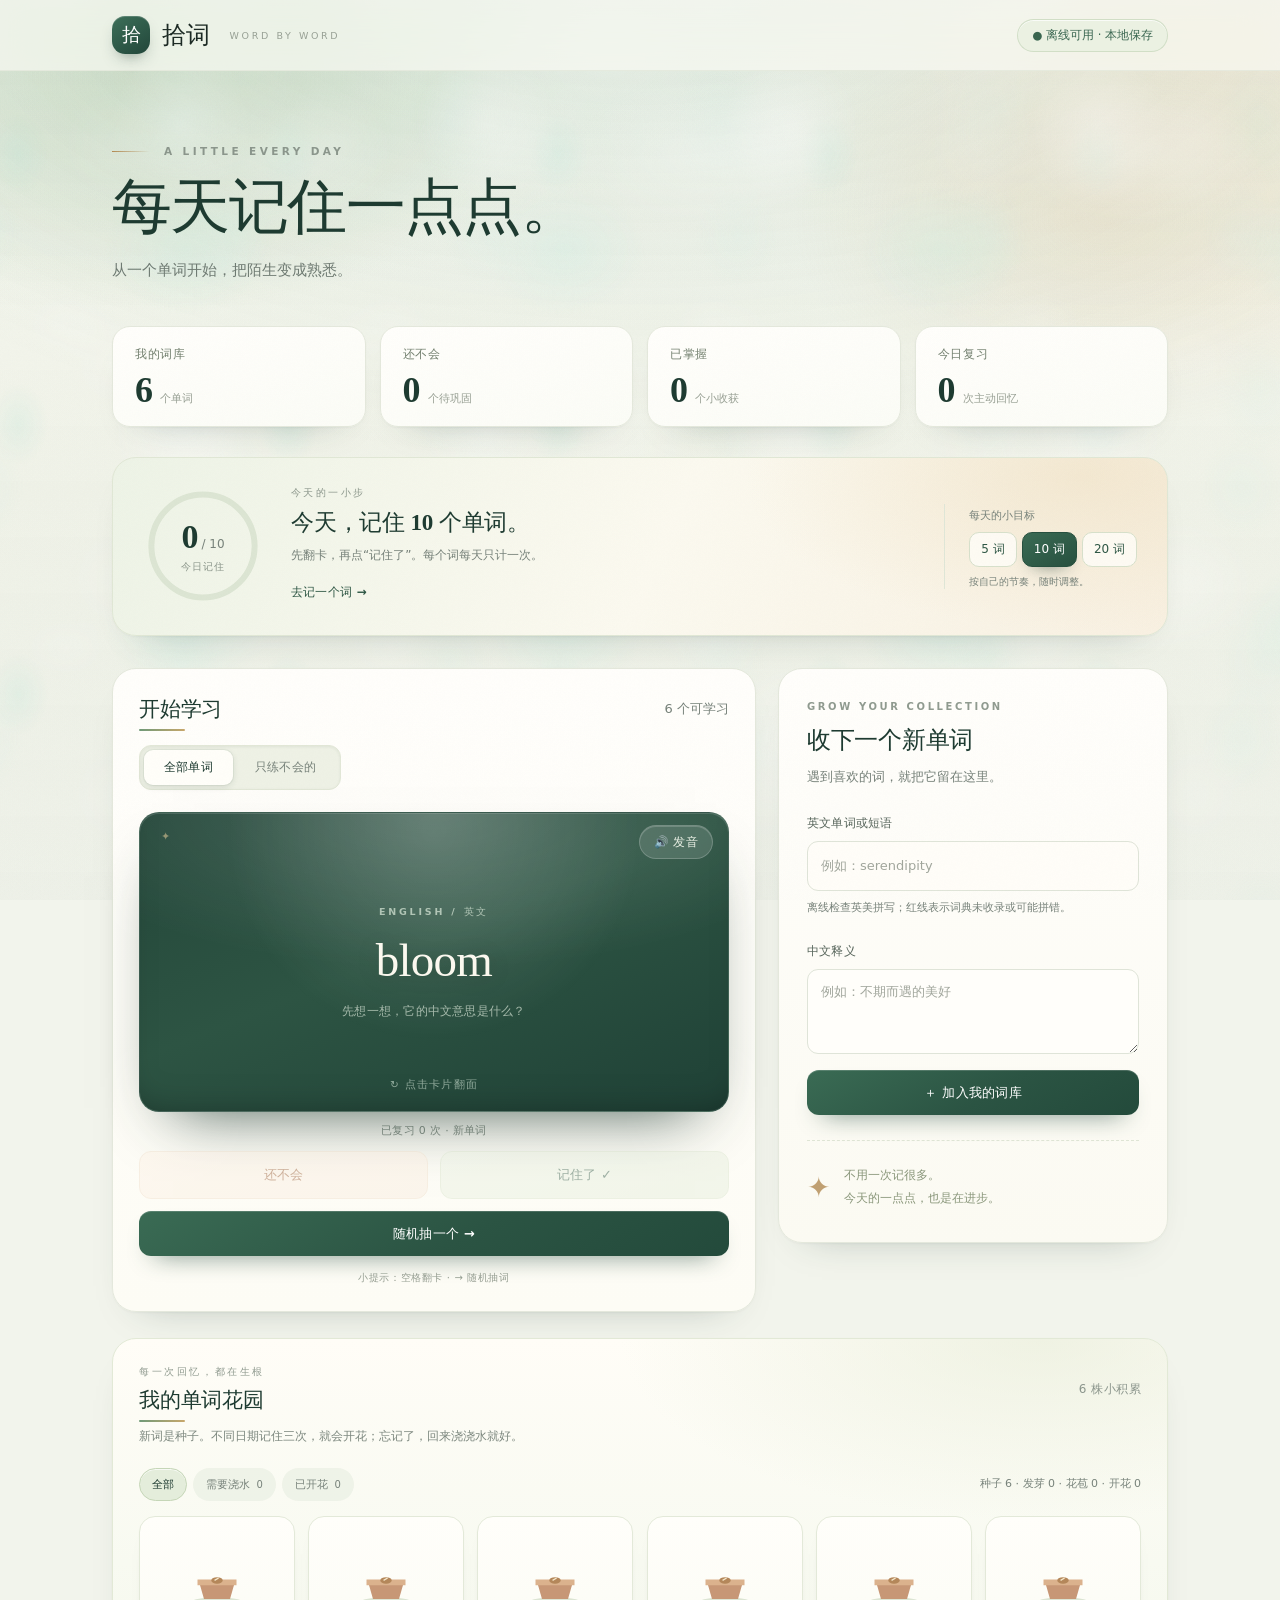
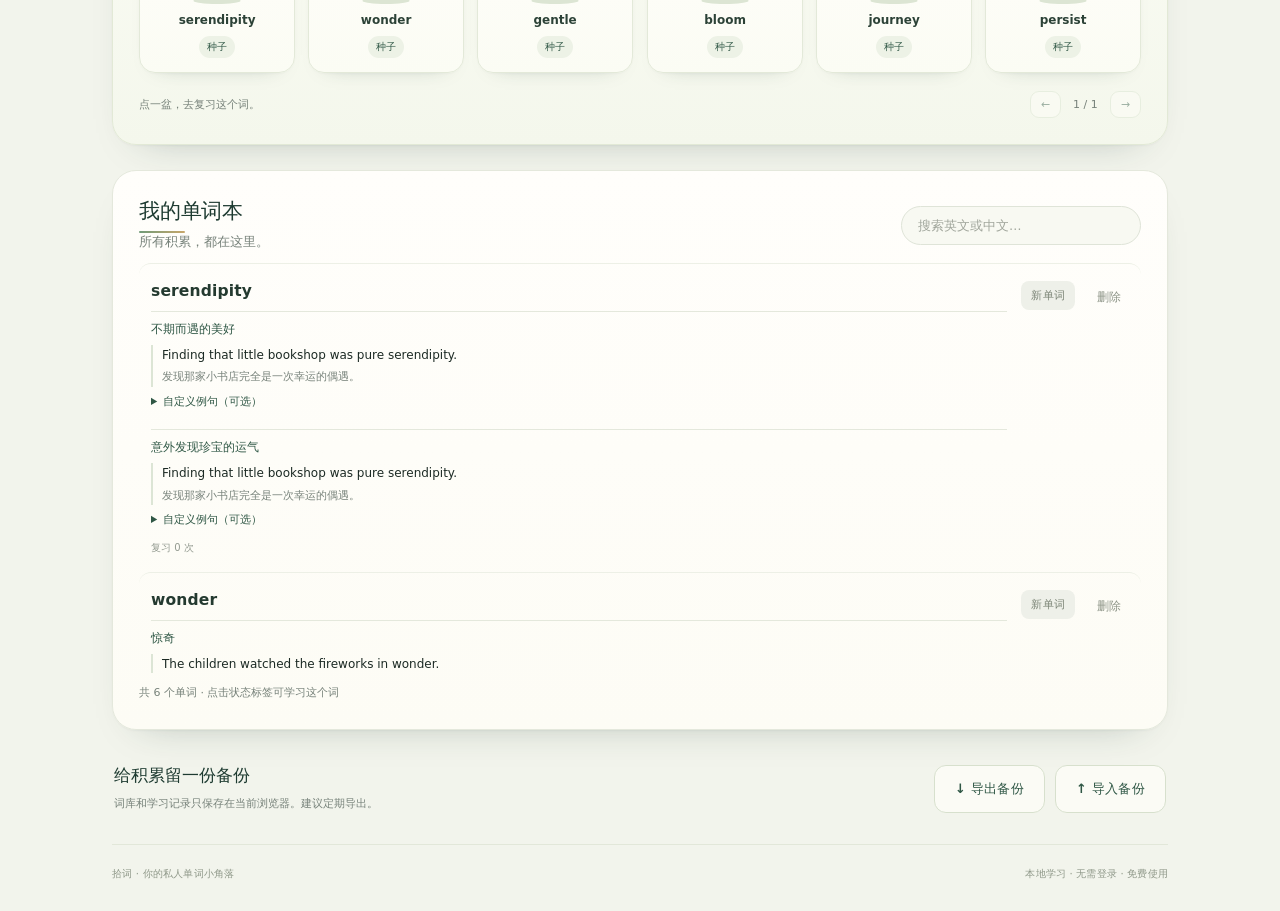
==== index背单词.html @ ae13550b "初始存档：背单词学习应用（词卡/释义/例句/发音/拼写/单词花园）+ 词库生成脚本与功能说明文档" ====
<!doctype html>
<html lang="zh-CN">
<head>
  <meta charset="UTF-8">
  <meta name="viewport" content="width=device-width, initial-scale=1">
  <meta name="color-scheme" content="light">
  <title>拾词 · 每天记住一点点</title>
  <link rel="stylesheet" href="vocab.css">
  <script src="vocab-spell/typo-js/typo.js" defer></script>
  <script src="vocab-spell/dictionaries.js" defer></script>
  <script src="vocab-spell.js" defer></script>
  <script src="vocab-meanings/dictionary.js" defer></script>
  <script src="vocab-meanings/phrases.js" defer></script>
  <script src="vocab-meanings/phrase-supplements.js" defer></script>
  <script src="vocab-examples-data.js" defer></script>
  <script src="vocab-examples-extra.js" defer></script>
  <script src="vocab-examples.js" defer></script>
  <script src="vocab-study-examples.js" defer></script>
  <script src="vocab-meanings.js" defer></script>
  <script src="vocab-speech.js" defer></script>
  <script src="vocab-motivation.js" defer></script>
  <script src="vocab.js" defer></script>
</head>
<body>
  <header class="topbar"><div class="topbar-inner"><a class="brand" href="index背单词.html"><span class="brand-icon">拾</span>拾词 <small>WORD BY WORD</small></a><span class="local-badge">● 离线可用 · 本地保存</span></div></header>
  <main>
    <section class="intro"><p class="eyebrow">A LITTLE EVERY DAY</p><h1>每天记住一点点。</h1><p>从一个单词开始，把陌生变成熟悉。</p></section>
    <div id="storage-warning" class="warning" role="alert" hidden></div>
    <section class="stats" aria-label="学习概况">
      <div><span>我的词库</span><strong id="total">0</strong><small>个单词</small></div>
      <div><span>还不会</span><strong id="difficult-total">0</strong><small>个待巩固</small></div>
      <div><span>已掌握</span><strong id="known-total">0</strong><small>个小收获</small></div>
      <div><span>今日复习</span><strong id="today-total">0</strong><small>次主动回忆</small></div>
    </section>
    <section id="daily-goal" class="daily-goal" aria-labelledby="goal-title">
      <div id="goal-ring" class="goal-ring" role="progressbar" aria-label="每日单词目标" aria-valuemin="0" aria-valuemax="10" aria-valuenow="0">
        <svg viewBox="0 0 100 100" aria-hidden="true"><circle class="goal-track" cx="50" cy="50" r="43"/><circle id="goal-arc" class="goal-arc" cx="50" cy="50" r="43"/></svg>
        <div class="goal-ring-text"><strong id="goal-done">0</strong><span id="goal-target">/ 10</span><small>今日记住</small></div>
      </div>
      <div class="goal-story"><p class="eyebrow" id="goal-title">今天的一小步</p><h2 id="goal-copy">今天，记住 10 个单词。</h2><p id="goal-detail">先翻卡，再点“记住了”。每个词每天只计一次。</p><p id="goal-complete" class="goal-complete" hidden>✦ 目标完成，可以继续巩固，也可以明天再来。</p><button type="button" id="goal-start" class="goal-start">去记一个词 →</button></div>
      <div class="goal-settings"><span>每天的小目标</span><div class="goal-options" role="group" aria-label="选择每日目标"><button type="button" data-daily-goal="5" aria-pressed="false">5 词</button><button type="button" data-daily-goal="10" aria-pressed="true">10 词</button><button type="button" data-daily-goal="20" aria-pressed="false">20 词</button></div><small>按自己的节奏，随时调整。</small></div>
      <div class="goal-petals" aria-hidden="true"><i>✦</i><i>✦</i><i>●</i><i>✦</i><i>●</i><i>✦</i></div>
      <span id="goal-announcement" class="sr-only" role="status" aria-live="polite"></span>
    </section>
    <div class="workspace">
      <section class="panel study" aria-labelledby="study-title">
        <div class="section-heading"><h2 id="study-title">开始学习</h2><span id="pool-count" class="muted"></span></div>
        <div class="segmented" aria-label="学习范围"><button type="button" id="mode-all" aria-pressed="true">全部单词</button><button type="button" id="mode-difficult" aria-pressed="false">只练不会的</button></div>
        <div class="flashcard-wrap">
        <button type="button" id="flashcard" class="flashcard" aria-label="翻开卡片查看中文释义" aria-pressed="false">
          <span id="card-label" class="eyebrow">ENGLISH / 英文</span><strong id="card-text">准备好了吗？</strong><span id="card-hint">添加单词，开始你的学习</span><span class="flip-hint">↻ 点击卡片翻面</span>
        </button>
        <button type="button" id="pronounce" class="pronounce" aria-label="朗读英文单词" title="朗读英文单词" disabled><span aria-hidden="true">🔊</span> <span id="pronounce-label">发音</span></button>
        </div>
        <p id="speech-status" class="speech-status" role="status" aria-live="polite" hidden></p>
        <p id="card-record" class="card-record">先回忆，再翻面，记忆更牢固。</p>
        <section id="study-examples" class="study-examples" aria-labelledby="study-examples-title" hidden>
          <div class="study-examples-heading"><h3 id="study-examples-title">例句</h3><span id="study-examples-word"></span></div>
          <p id="study-examples-status" class="study-examples-status" role="status" aria-live="polite"></p>
          <div id="study-examples-list" class="study-examples-list"></div>
        </section>
        <div class="grade-buttons"><button type="button" id="forgot" class="button soft-orange">还不会</button><button type="button" id="remembered" class="button soft-green">记住了 ✓</button></div>
        <button type="button" id="next" class="button primary wide">随机抽一个 →</button>
        <p class="shortcut">小提示：空格翻卡 · → 随机抽词</p>
      </section>
      <aside class="panel add-panel" aria-labelledby="add-title"><p class="eyebrow">GROW YOUR COLLECTION</p><h2 id="add-title">收下一个新单词</h2><p class="muted">遇到喜欢的词，就把它留在这里。</p>
        <form id="add-form">
          <label for="word">英文单词或短语</label>
          <div class="spell-input-wrap">
            <div id="word-mirror" class="word-mirror" aria-hidden="true"><div id="word-mirror-text"></div></div>
            <input id="word" name="word" lang="en" placeholder="例如：serendipity" maxlength="100" required autocomplete="off" spellcheck="false" autocapitalize="off" aria-describedby="spell-status">
          </div>
          <p id="spell-status" class="spell-status" role="status" aria-live="polite">正在准备离线拼写检查…</p>
          <div id="spell-suggestions" class="spell-suggestions"></div>
          <section id="meaning-reference" class="meaning-reference" aria-labelledby="meaning-reference-title" hidden>
            <h3 id="meaning-reference-title">常见中文意思</h3>
            <p id="meaning-query-status" class="meaning-query-status" role="status" aria-live="polite"></p>
            <fieldset id="meaning-options" class="meaning-options"><legend class="sr-only">选择要加入或复制的释义，可多选</legend></fieldset>
            <div id="meaning-actions" class="meaning-actions" hidden>
              <button id="meaning-insert" type="button">加入已选释义</button>
              <button id="meaning-copy-selected" type="button">复制已选</button>
              <button id="meaning-copy-all" type="button">复制全部</button>
            </div>
            <p id="meaning-feedback" class="meaning-feedback" role="status" aria-live="polite"></p>
            <textarea id="meaning-copy-fallback" aria-label="待复制的释义，可选中文字手动复制" readonly rows="3" hidden></textarea>
            <small>本地词典参考 · 可多选，也可在下方写自己的意思。</small>
          </section>
          <label for="meaning">中文释义</label><textarea id="meaning" name="meaning" placeholder="例如：不期而遇的美好" maxlength="500" required rows="3"></textarea>
          <div id="draft-examples" class="draft-examples" hidden></div>
          <button class="button primary wide" type="submit">＋ 加入我的词库</button>
        </form>
        <div class="gentle-note"><span>✦</span><p>不用一次记很多。<br>今天的一点点，也是在进步。</p></div>
      </aside>
    </div>
    <section id="word-garden" class="panel word-garden" aria-labelledby="garden-title">
      <div class="section-heading"><div><p class="eyebrow">每一次回忆，都在生根</p><h2 id="garden-title">我的单词花园</h2></div><span id="garden-total" class="garden-total"></span></div>
      <p class="garden-intro">新词是种子。不同日期记住三次，就会开花；忘记了，回来浇浇水就好。</p>
      <div class="garden-toolbar"><div class="garden-filters" role="group" aria-label="花园筛选"><button type="button" data-garden-filter="all" aria-pressed="true">全部</button><button type="button" data-garden-filter="water" aria-pressed="false">需要浇水 <span id="garden-water-count">0</span></button><button type="button" data-garden-filter="bloom" aria-pressed="false">已开花 <span id="garden-bloom-count">0</span></button></div><p id="garden-counts"></p></div>
      <div id="garden-grid" class="garden-grid"></div>
      <div class="garden-footer"><span>点一盆，去复习这个词。</span><div class="garden-paging"><button id="garden-prev" type="button" aria-label="花园上一页">←</button><span id="garden-page">1 / 1</span><button id="garden-next" type="button" aria-label="花园下一页">→</button></div></div>
    </section>
    <section class="panel library" aria-labelledby="library-title"><div class="section-heading library-heading"><div><h2 id="library-title">我的单词本</h2><p class="muted">所有积累，都在这里。</p></div><label class="search"><span class="sr-only">搜索英文或中文</span><input type="search" id="search" placeholder="搜索英文或中文…"></label></div><div id="word-list" class="word-list"></div><p id="list-count" class="muted list-count"></p></section>
    <section class="backup"><div><h2>给积累留一份备份</h2><p>词库和学习记录只保存在当前浏览器。建议定期导出。</p></div><div class="backup-actions"><button id="export" type="button" class="button outline">↓ 导出备份</button><button id="import" type="button" class="button outline">↑ 导入备份</button><input id="import-file" type="file" accept=".json,application/json" hidden></div></section>
    <footer>拾词 · 你的私人单词小角落 <span>本地学习 · 无需登录 · 免费使用</span></footer>
  </main>
  <div id="toast" class="toast" role="status" aria-live="polite" hidden></div>
  <dialog id="import-dialog"><h2>恢复这份备份？</h2><p id="import-summary"></p><p class="muted">恢复会替换当前词库和学习记录。建议先取消并导出当前备份。</p><div class="dialog-actions"><button id="cancel-import" class="button outline" type="button">取消</button><button id="confirm-import" class="button primary" type="button">确认恢复</button></div></dialog>
</body>
</html>
---- vocab.css ----
:root{--ink:#223c35;--muted:#75817a;--green:#36654f;--line:#e3e8df;--paper:#fffefa;--bg:#f6f7f1;--orange:#a96438;font-family:"Segoe UI","Microsoft YaHei",sans-serif;color:var(--ink);background:var(--bg);font-synthesis:none}*{box-sizing:border-box}body{margin:0}button,input,textarea{font:inherit}button,a,input,textarea{-webkit-tap-highlight-color:transparent}button{cursor:pointer}button:disabled{cursor:default;opacity:.45}button:focus-visible,a:focus-visible,input:focus-visible,textarea:focus-visible{outline:3px solid #91b69e;outline-offset:4px}a{color:inherit}.topbar{max-width:1120px;margin:auto;padding:24px 28px;display:flex;justify-content:space-between;align-items:center;border-bottom:1px solid var(--line)}.brand{text-decoration:none;font-size:23px;font-weight:700;display:flex;gap:10px;align-items:center}.brand-icon{display:grid;place-items:center;background:var(--green);color:white;width:36px;height:36px;border-radius:12px;font-size:20px}.brand small{font-size:10px;letter-spacing:2px;font-weight:500;color:var(--muted);margin-left:8px}.local-badge{font-size:12px;color:var(--green);background:#eaf0e5;padding:8px 12px;border-radius:20px}main{max-width:1064px;margin:auto;padding:0 28px}.intro{padding:44px 0 30px}.eyebrow{font-size:10px;font-weight:600;letter-spacing:2px;color:var(--muted);margin:0 0 12px}h1{font-size:36px;letter-spacing:-1px;margin:0 0 12px;font-weight:650}h2{font-size:18px;margin:0;font-weight:650}.intro>p:last-child,.muted{color:var(--muted);font-size:13px;line-height:1.7}.intro>p:last-child{margin:0}.stats{display:grid;grid-template-columns:repeat(4,1fr);background:#edf1e7;border:1px solid #e3e9db;border-radius:16px;padding:22px 0;margin-bottom:28px}.stats>div{padding:0 26px;border-right:1px solid #dce3d4}.stats>div:last-child{border:0}.stats span{display:block;font-size:12px;color:#657562;margin-bottom:7px}.stats strong{font-size:30px;font-weight:550}.stats small{font-size:11px;color:var(--muted);margin-left:9px}.workspace{display:grid;grid-template-columns:minmax(0,1.65fr) minmax(0,1fr);gap:24px}.panel{background:var(--paper);border:1px solid var(--line);border-radius:18px;padding:26px}.section-heading{display:flex;justify-content:space-between;align-items:center;gap:16px}.segmented{display:flex;background:#f1f3ed;padding:4px;border-radius:10px;width:max-content;margin:20px 0}.segmented button{border:0;background:none;color:var(--muted);border-radius:7px;padding:9px 19px;font-size:12px}.segmented button[aria-pressed=true]{background:white;color:var(--green);box-shadow:0 2px 5px #253a2410}.flashcard{position:relative;width:100%;min-height:248px;padding:30px 20px 48px;border:1px solid #dfe6d8;background:#f5f7ef;border-radius:14px;color:var(--ink);display:flex;flex-direction:column;align-items:center;justify-content:center;gap:12px;transition:background .2s,transform .2s;overflow-wrap:anywhere}.flashcard:hover{transform:translateY(-2px)}.flashcard[aria-pressed=true]{background:#edf3e9}.flashcard .eyebrow{margin:0;color:#88967f;font-size:10px}.flashcard strong{font-size:clamp(24px,3.4vw,38px);font-weight:550;white-space:pre-wrap;line-height:1.4;max-width:100%}#card-hint{font-size:12px;color:#87927f}.flip-hint{position:absolute;bottom:19px;font-size:11px;color:#8c9685}.card-record{text-align:center;font-size:11px;color:var(--muted);min-height:17px}.grade-buttons{display:flex;gap:12px;margin-top:21px}.button{border:0;border-radius:9px;padding:12px 18px;font-size:13px;font-weight:550;transition:filter .15s;line-height:1.5}.button:hover{filter:brightness(.96)}.grade-buttons .button{flex:1}.primary{background:var(--green);color:white}.soft-orange{background:#fbefe4;color:var(--orange)}.soft-green{background:#e9f0e5;color:var(--green)}.wide{width:100%;margin-top:12px}.shortcut{text-align:center;font-size:10px;color:#92998d;margin:15px 0 0}.add-panel{padding:30px 26px}.add-panel h2{font-size:21px}.add-panel>.muted{margin:10px 0 27px}label{display:block;font-size:12px;margin:18px 0 9px}input,textarea{width:100%;border:1px solid #dfe4da;border-radius:9px;background:#fffefa;padding:12px;color:var(--ink);font-size:13px;min-width:0}input::placeholder,textarea::placeholder{color:#a1a69c}textarea{resize:vertical;min-height:85px}.gentle-note{display:flex;align-items:center;gap:14px;padding-top:23px;margin-top:25px;border-top:1px dashed var(--line);color:#8a977b}.gentle-note span{font-size:28px}.gentle-note p{font-size:12px;line-height:1.9;margin:0}.library{margin-top:24px}.library-heading .muted{margin:6px 0 0}.search{margin:0;width:240px}.word-list{margin-top:18px;max-height:410px;overflow:auto}.word-row{display:flex;align-items:center;gap:14px;padding:17px 0;border-top:1px solid #edf0e7}.word-info{flex:1;min-width:0}.word-info strong{font-size:15px;font-weight:600;overflow-wrap:anywhere}.word-info p{margin:5px 0 0;font-size:12px;color:var(--muted);white-space:pre-wrap;overflow-wrap:anywhere}.word-info small{display:block;font-size:10px;color:#939a90;margin-top:5px}.tag{font-size:11px;white-space:nowrap;border:0;border-radius:6px;padding:7px 10px;background:#eef0e9;color:#7c8577}.tag.difficult{color:var(--orange);background:#fbefe4}.tag.known{color:var(--green);background:#e9f0e5}.delete{border:0;background:none;color:#8e9588;font-size:12px;padding:8px}.empty{padding:36px 10px;text-align:center;color:var(--muted);font-size:13px;line-height:1.9}.list-count{font-size:11px;margin-bottom:0}.backup{display:flex;justify-content:space-between;align-items:center;gap:20px;padding:30px 0}.backup h2{font-size:14px}.backup p{font-size:11px;color:var(--muted);line-height:1.8;margin:7px 0 0}.backup-actions{display:flex;gap:10px;flex-shrink:0}.outline{border:1px solid #d9e0d2;background:transparent;color:var(--green);font-size:12px}footer{display:flex;justify-content:space-between;gap:12px;font-size:10px;color:#8f9889;border-top:1px solid var(--line);padding:22px 0 30px}.toast{position:fixed;bottom:25px;left:50%;transform:translateX(-50%);background:#243e34;color:white;border-radius:12px;padding:14px 22px;box-shadow:0 5px 25px #0002;font-size:13px;z-index:10;max-width:90vw;width:max-content}.warning{padding:15px;background:#fff0d8;color:#8f4b18;line-height:1.7;border-radius:10px;margin-bottom:20px;font-size:13px}dialog{border:1px solid var(--line);border-radius:16px;max-width:450px;width:calc(100% - 40px);padding:26px;color:var(--ink);background:var(--paper)}dialog::backdrop{background:#20372b66}dialog p{line-height:1.8;font-size:14px}.dialog-actions{display:flex;gap:12px;justify-content:flex-end;margin-top:24px}.sr-only{position:absolute;width:1px;height:1px;padding:0;overflow:hidden;clip:rect(0,0,0,0)}[hidden]{display:none!important}@media(max-width:700px){.topbar{padding:18px 20px}.brand small{display:none}main{padding:0 18px}.intro{padding:32px 0 25px}h1{font-size:29px}.stats{padding:17px 0;gap:20px 0;grid-template-columns:repeat(2,1fr)}.stats>div{padding:0 20px}.stats>div:nth-child(2){border-right:0}.stats strong{font-size:28px}.workspace{grid-template-columns:1fr;gap:18px}.panel{padding:22px}.flashcard{min-height:240px}.flashcard strong{font-size:30px}.library{margin-top:18px}.library-heading{align-items:flex-start;flex-direction:column}.search{width:100%}.backup{align-items:flex-start;flex-direction:column;padding:26px 2px}.backup-actions{width:100%}.backup-actions button{flex:1}footer{flex-direction:column}.word-row{gap:8px}.local-badge{font-size:10px}.word-info strong{font-size:14px}}@media(prefers-reduced-motion:reduce){*{transition:none!important}}
:root .spell-input-wrap{position:relative;background:var(--paper);border-radius:9px}
.spell-input-wrap #word{position:relative;display:block;background:transparent;line-height:22px}
.word-mirror{position:absolute;inset:0;overflow:hidden;pointer-events:none;border:1px solid transparent;border-radius:9px;padding:12px;font-size:13px;line-height:22px;color:transparent;white-space:pre}
#word-mirror-text{width:max-content;min-width:100%}
.spell-error{text-decoration-line:underline;text-decoration-style:wavy;text-decoration-color:#d12f40;text-decoration-thickness:1.5px;text-underline-offset:3px;text-decoration-skip-ink:none}
.spell-status{font-size:11px;line-height:1.7;color:var(--muted);margin:8px 0 0}
.spell-status.has-errors{color:#ac2938}
.spell-suggestions{display:grid;gap:6px;margin-top:7px}
.spell-suggestion-row{display:flex;gap:5px;flex-wrap:wrap;align-items:center;font-size:11px;color:var(--muted)}
.spell-suggestion-row button{border:1px solid #e7cdd0;background:#fff6f6;color:#a42b3a;border-radius:6px;padding:4px 7px;font-size:11px;overflow-wrap:anywhere;max-width:100%}
.meaning-reference{background:#f2f6ee;border:1px solid #dfe7d7;border-radius:10px;padding:13px;margin-top:15px}
.meaning-reference h3{font-size:13px;margin:0;font-weight:600}
.meaning-query-status,.meaning-feedback{font-size:11px;line-height:1.7;margin:7px 0;color:var(--green);overflow-wrap:anywhere}
.meaning-feedback:empty{display:none}
.meaning-options{padding:0;margin:10px 0;border:0;display:flex;gap:7px;flex-wrap:wrap;max-height:220px;overflow:auto;min-width:0}
.meaning-option{display:flex;align-items:baseline;gap:5px;margin:0;padding:6px 8px;background:var(--paper);border:1px solid #dce5d5;border-radius:7px;font-size:12px;cursor:pointer;max-width:100%;overflow-wrap:anywhere}
.meaning-option:has(input:checked){background:#dfeeda;border-color:#799c6c;color:#244d30}
.meaning-option input{width:13px;height:13px;flex-shrink:0;margin:0;padding:0;accent-color:var(--green)}
.meaning-actions{display:flex;gap:6px;flex-wrap:wrap;margin:10px 0}
.meaning-actions button{font-size:11px;border:1px solid #cddbc4;border-radius:6px;background:var(--paper);color:var(--green);padding:6px 8px}
.meaning-actions #meaning-insert{background:var(--green);border-color:var(--green);color:white}
.meaning-reference small{font-size:10px;line-height:1.7;color:var(--muted);display:block}
#meaning-copy-fallback{font-size:12px;margin:7px 0}
.meaning-options{display:grid;grid-template-columns:1fr;max-height:390px;gap:10px}
.meaning-sense-card{border:1px solid #dce5d5;border-radius:8px;background:var(--paper);padding:9px;min-width:0}
.meaning-sense-card .meaning-option{border:0;background:transparent;padding:0;font-weight:600}
.sense-example{border-left:2px solid #dce5d5;padding-left:9px;margin-top:7px;min-width:0}
.sense-example p,.word-info .sense-example p{font-size:12px;line-height:1.7;margin:3px 0;overflow-wrap:anywhere;white-space:pre-wrap}
.sense-example .example-en,.word-info .sense-example .example-en{color:var(--ink)}
.sense-example .example-zh,.word-info .sense-example .example-zh{color:var(--muted);font-size:11px}
.sense-example .example-missing{color:var(--muted);font-size:11px}
.sense-group{margin-top:11px;padding:9px 0;border-top:1px solid var(--line)}
.sense-group .sense-title,.word-info .sense-group .sense-title{font-weight:600;color:var(--green);font-size:12px;margin:0}
.draft-examples{margin-top:14px;background:#f5f7ef;border:1px solid var(--line);border-radius:10px;padding:12px}
.draft-examples h3{font-size:13px;margin:0}
.draft-examples-note{font-size:11px;line-height:1.7;color:var(--muted);margin:6px 0}
.example-editor{font-size:11px;margin-top:7px}
.example-editor summary{cursor:pointer;color:var(--green)}
.example-editor label{margin:9px 0;font-size:11px}
.example-editor textarea{font-size:12px;line-height:1.6;min-height:60px;margin-top:5px}
.example-save{font-size:11px;border:1px solid #cddbc4;border-radius:6px;background:var(--paper);color:var(--green);padding:6px 9px}
.example-feedback{font-size:11px;color:var(--orange);line-height:1.6}
.sense-example .example-note,.word-info .sense-example .example-note{font-size:11px;color:var(--orange)}
.workspace{align-items:start}
.study-examples{margin:22px 0 26px;padding:18px;background:#f8faf4;border:1px solid #dfe6d8;border-radius:12px;min-height:150px}
.study-examples-heading{display:flex;align-items:baseline;justify-content:space-between;gap:12px}
.study-examples h3{font-size:15px;margin:0}
#study-examples-word{font-size:12px;color:var(--green);overflow-wrap:anywhere}
.study-examples-status{font-size:11px;color:var(--muted);line-height:1.7;margin:8px 0 12px}
.study-examples-list{max-height:380px;overflow:auto;overscroll-behavior:contain}
.study-example-item+.study-example-item{border-top:1px solid var(--line);padding-top:12px;margin-top:14px}
.study-example-sense{font-size:12px;font-weight:600;color:var(--green);margin:0 0 6px;line-height:1.7}
.study-examples .example-en{font-size:14px;line-height:1.8}
.study-examples .example-zh{font-size:12px}
.study-example-source{display:block;color:var(--muted);font-size:10px;margin-top:8px}
.study-examples+.grade-buttons{margin-top:0}
.word-row{align-items:flex-start}
.flashcard-wrap{position:relative}
.flashcard-wrap .flashcard{padding-top:58px}
.pronounce{position:absolute;right:14px;top:12px;display:flex;align-items:center;gap:5px;border:1px solid #cfddc6;border-radius:18px;background:#fffefa;color:var(--green);padding:7px 12px;font-size:12px;line-height:1.4;z-index:1}
.pronounce:hover{background:#e9f0e5}
.pronounce[aria-busy=true]{background:#e9f0e5}
.speech-status{font-size:11px;color:var(--orange);line-height:1.7;margin:9px 0}
.daily-goal{position:relative;display:flex;align-items:center;gap:24px;padding:25px 28px;margin:-4px 0 28px;background:linear-gradient(110deg,#edf2e7,#fffdf6);border:1px solid #dce5d3;border-radius:18px;overflow:hidden}
.goal-ring{position:relative;width:112px;height:112px;flex:0 0 112px}
.goal-ring svg{width:100%;height:100%;transform:rotate(-90deg)}
.goal-ring circle{fill:none;stroke-width:5}
.goal-track{stroke:#dce5d3}
.goal-arc{stroke:#5d8665;stroke-linecap:round;stroke-dasharray:270.18;stroke-dashoffset:270.18;transition:stroke-dashoffset .6s ease}
.goal-ring-text{position:absolute;inset:0;display:flex;align-items:baseline;justify-content:center;align-content:center;flex-wrap:wrap;column-gap:4px;padding:24px 10px}
.goal-ring-text strong{font-size:30px;line-height:1.1;font-weight:600}
.goal-ring-text>span{font-size:12px;color:var(--muted)}
.goal-ring-text small{width:100%;text-align:center;font-size:10px;color:var(--muted);margin-top:5px}
.goal-ring.is-complete .goal-arc{stroke:#bd9860}
.goal-story{flex:1;min-width:0}.goal-story .eyebrow{margin-bottom:7px;letter-spacing:1px}
.goal-story h2{font-size:21px;font-weight:600}
.goal-story>p:not(.eyebrow){font-size:12px;line-height:1.8;color:var(--muted);margin:7px 0}
.goal-story .goal-complete{color:var(--green)!important}
.goal-start{border:0;background:transparent;color:var(--green);padding:4px 0;font-size:12px;font-weight:600}
.goal-settings{flex-shrink:0;border-left:1px solid #dfe6d7;padding-left:24px}
.goal-settings>span{font-size:11px;color:var(--muted)}
.goal-settings small{font-size:10px;color:var(--muted);display:block;margin-top:8px}
.goal-options{display:flex;gap:5px;margin-top:9px}
.goal-options button{border:1px solid #d6e1cf;border-radius:8px;padding:8px 11px;color:var(--green);background:#fffefa;font-size:12px}
.goal-options button[aria-pressed=true]{background:var(--green);color:white;border-color:var(--green)}
.goal-petals{position:absolute;inset:0;pointer-events:none;overflow:hidden}
.goal-petals i{position:absolute;right:12%;top:65%;color:#b79552;font-style:normal;opacity:0;font-size:15px}
.goal-petals i:nth-child(2){right:20%;color:#db9aab}.goal-petals i:nth-child(3){right:6%;font-size:8px;color:#7da67b}.goal-petals i:nth-child(4){right:31%;color:#7da67b}.goal-petals i:nth-child(5){right:25%;font-size:9px;color:#db9aab}.goal-petals i:nth-child(6){right:38%}
.is-celebrating .goal-petals i{animation:goal-petal 1.7s ease-out both}.is-celebrating .goal-petals i:nth-child(even){animation-delay:.16s}
@keyframes goal-petal{0%{opacity:0;transform:translateY(15px) rotate(0)}20%{opacity:1}100%{opacity:0;transform:translateY(-95px) rotate(150deg)}}
.word-garden{margin-top:24px;background:linear-gradient(180deg,#fffefa,#f6f8f0)}
.word-garden .eyebrow{letter-spacing:1px;margin-bottom:7px}
.garden-total{font-size:12px;color:var(--muted);white-space:nowrap}
.garden-intro{font-size:12px;color:var(--muted);line-height:1.8;margin:12px 0 20px}
.garden-toolbar{display:flex;align-items:center;justify-content:space-between;gap:15px;flex-wrap:wrap;margin-bottom:15px}
.garden-toolbar>p{font-size:11px;color:var(--muted);margin:0;line-height:1.8}
.garden-filters{display:flex;gap:6px;flex-wrap:wrap}
.garden-filters button{background:#eef2e8;border:1px solid transparent;color:var(--muted);font-size:11px;border-radius:20px;padding:8px 12px}
.garden-filters button[aria-pressed=true]{background:#e4eddb;color:var(--green);border-color:#c5d6b7}
.garden-filters span{font-size:10px;margin-left:3px}
.garden-grid{display:grid;grid-template-columns:repeat(6,minmax(0,1fr));gap:12px}
.garden-tile{position:relative;display:flex;flex-direction:column;align-items:center;min-width:0;padding:13px 8px 14px;border:1px solid #e0e7d8;border-radius:13px;background:#fffefa;color:var(--ink);transition:transform .16s,box-shadow .16s}
.garden-tile:hover{transform:translateY(-3px);box-shadow:0 7px 16px #344d3010}
.garden-tile.needs-water{border-color:#e5cdb0;background:#fffaf2}
.garden-plant{display:block;width:78px;height:78px;max-width:90%}
.garden-plant svg{width:100%;height:100%;display:block}
.garden-plant.is-thirsty{filter:saturate(.6)}
.garden-tile strong{font-size:12px;font-weight:600;line-height:1.5;overflow-wrap:anywhere;text-align:center;max-width:100%;margin:3px 0 7px}
.garden-stage{font-size:10px;color:var(--green);background:#edf2e7;border-radius:20px;padding:4px 8px;margin-top:auto}
.needs-water .garden-stage{background:#f8ead8;color:#976530}
.garden-footer{display:flex;align-items:center;justify-content:space-between;gap:15px;margin-top:18px;font-size:11px;color:var(--muted)}
.garden-paging{display:flex;align-items:center;gap:12px;flex-shrink:0}
.garden-paging button{border:1px solid #d8e2cf;background:var(--paper);border-radius:8px;padding:6px 10px;color:var(--green)}
.garden-empty{grid-column:1/-1;text-align:center;padding:35px 12px;color:var(--muted);font-size:13px;line-height:1.8}
@media(max-width:850px){.daily-goal{gap:18px;padding:23px}.goal-settings{padding-left:18px}.goal-story h2{font-size:18px}.garden-grid{grid-template-columns:repeat(4,minmax(0,1fr))}}
@media(max-width:600px){.daily-goal{flex-wrap:wrap;padding:21px;gap:16px;margin-bottom:20px}.goal-ring{width:94px;height:94px;flex-basis:94px}.goal-ring-text{padding:18px 8px}.goal-story h2{font-size:17px}.goal-story>p:not(.eyebrow){font-size:11px}.goal-settings{width:100%;border-left:0;border-top:1px solid #dfe6d7;padding:14px 0 0;display:flex;align-items:center;gap:12px;flex-wrap:wrap}.goal-options{margin:0}.goal-settings small{margin:0;width:100%}.garden-grid{grid-template-columns:repeat(3,minmax(0,1fr));gap:9px}.garden-tile{padding:10px 5px}.garden-plant{width:66px;height:66px}.garden-total{font-size:10px}.garden-footer{font-size:10px}.garden-intro{font-size:11px}.garden-toolbar>p{font-size:10px}}
@media(prefers-reduced-motion:reduce){.goal-arc,.garden-tile{transition:none}.is-celebrating .goal-petals i{animation:none}}

/* ==========================================================================
   拾词 · 视觉升级层（追加样式）
   只覆盖视觉与动效，不改动任何功能结构；如需回退，删除本节即可。
   ========================================================================== */

:root {
  --ink: #1c2a24;
  --muted: #77827a;
  --green: #2f5745;
  --green-deep: #1e3b31;
  --green-soft: #e8efe2;
  --line: #e4e8dc;
  --line-strong: #d3ddc7;
  --paper: #fffdf8;
  --surface: #fffefb;
  --bg: #f2f4ec;
  --orange: #a96438;
  --gold: #b28a52;
  --gold-soft: #f3ebd9;
  --shadow-card: 0 1px 2px rgba(30, 59, 49, .04), 0 18px 40px -30px rgba(30, 59, 49, .38);
  --shadow-lift: 0 26px 52px -30px rgba(30, 59, 49, .45);
  --font-display: "Iowan Old Style", "Palatino Linotype", Palatino, "Book Antiqua", "Songti SC", "Noto Serif SC", Georgia, serif;
  --font-ui: "Segoe UI Variable Text", "Segoe UI", system-ui, "Microsoft YaHei", sans-serif;
  font-family: var(--font-ui);
  color: var(--ink);
  background: var(--bg);
}

html { scroll-behavior: smooth; scroll-padding-top: 92px; }

body {
  color: var(--ink);
  background:
    radial-gradient(1200px 700px at 8% -12%, #e6efe0 0%, rgba(230, 239, 224, 0) 60%),
    radial-gradient(1000px 620px at 102% 4%, #f8efdd 0%, rgba(248, 239, 221, 0) 58%),
    linear-gradient(180deg, #f4f6ee 0%, #f1f3e9 55%, #f5f6ee 100%);
  background-attachment: fixed;
  min-height: 100vh;
  overflow-x: hidden;
  -webkit-font-smoothing: antialiased;
  text-rendering: optimizeLegibility;
}

/* 缓慢漂移的环境光 */
body::before {
  content: "";
  position: fixed;
  inset: -15%;
  z-index: 0;
  pointer-events: none;
  background:
    radial-gradient(560px 380px at 22% 18%, rgba(157, 186, 144, .30), transparent 62%),
    radial-gradient(520px 360px at 78% 30%, rgba(214, 190, 146, .22), transparent 60%);
  animation: auroraDrift 26s ease-in-out infinite alternate;
}

/* 极细纸纹，让大面积浅色不显得平 */
body::after {
  content: "";
  position: fixed;
  inset: 0;
  z-index: 2;
  pointer-events: none;
  opacity: .035;
  mix-blend-mode: multiply;
  background-image: url("data:image/svg+xml,%3Csvg xmlns='http://www.w3.org/2000/svg' width='140' height='140'%3E%3Cfilter id='n'%3E%3CfeTurbulence type='fractalNoise' baseFrequency='.85' numOctaves='2' stitchTiles='stitch'/%3E%3C/filter%3E%3Crect width='140' height='140' filter='url(%23n)' opacity='.55'/%3E%3C/svg%3E");
}

@keyframes auroraDrift {
  from { transform: translate3d(-2%, -1%, 0) scale(1); }
  to   { transform: translate3d(3%, 2%, 0) scale(1.07); }
}

header, main { position: relative; z-index: 1; }

::selection { background: #cfe0c6; color: var(--green-deep); }

/* 顶栏 */
.topbar {
  position: sticky;
  top: 0;
  z-index: 60;
  max-width: none;
  margin: 0;
  padding: 0;
  border: 0;
  border-bottom: 1px solid rgba(224, 230, 216, .75);
  background: rgba(248, 249, 243, .72);
  -webkit-backdrop-filter: blur(18px) saturate(150%);
  backdrop-filter: blur(18px) saturate(150%);
  transition: background .35s ease, box-shadow .35s ease, border-color .35s ease;
}

.topbar.is-scrolled {
  background: rgba(250, 251, 246, .9);
  border-bottom-color: rgba(214, 222, 205, .9);
  box-shadow: 0 14px 34px -30px rgba(30, 59, 49, .55);
}

.brand-icon { transition: transform .5s cubic-bezier(.2, .8, .25, 1); }
.topbar.is-scrolled .brand-icon { transform: rotate(-8deg) scale(.94); }

.topbar-inner {
  width: 100%;
  max-width: 1112px;
  margin: 0 auto;
  padding: 16px 28px;
  display: flex;
  align-items: center;
  justify-content: space-between;
  gap: 16px;
}

.brand {
  gap: 12px;
  font-family: var(--font-display);
  font-size: 24px;
  font-weight: 600;
  letter-spacing: -.2px;
}

.brand-icon {
  width: 38px;
  height: 38px;
  border-radius: 13px;
  font-size: 19px;
  background: linear-gradient(145deg, #3d7059, #22463a);
  box-shadow: 0 8px 18px -10px rgba(30, 59, 49, .9), inset 0 1px 0 rgba(255, 255, 255, .18);
  transition: transform .45s cubic-bezier(.2, .9, .3, 1.4), box-shadow .35s;
}

.brand:hover .brand-icon {
  transform: rotate(-6deg) scale(1.05);
  box-shadow: 0 12px 24px -10px rgba(30, 59, 49, .95), inset 0 1px 0 rgba(255, 255, 255, .22);
}

.brand small {
  font-family: var(--font-ui);
  font-size: 9.5px;
  letter-spacing: 2.6px;
  color: #97a094;
}

.local-badge {
  font-size: 11.5px;
  color: #3a6650;
  background: rgba(233, 240, 226, .9);
  border: 1px solid rgba(206, 220, 194, .9);
  padding: 8px 14px;
  border-radius: 999px;
  box-shadow: inset 0 1px 0 rgba(255, 255, 255, .7);
}

/* 首屏 */
main { max-width: 1112px; padding: 0 28px; }

.intro { position: relative; padding: 74px 0 42px; max-width: 760px; }

.intro .eyebrow {
  display: flex;
  align-items: center;
  gap: 14px;
  font-size: 10.5px;
  letter-spacing: 3.4px;
  color: #8b968c;
  margin-bottom: 18px;
}

.intro .eyebrow::before {
  content: "";
  width: 38px;
  height: 1px;
  background: linear-gradient(90deg, var(--gold), rgba(178, 138, 82, 0));
}

.intro h1 {
  font-family: var(--font-display);
  font-size: clamp(38px, 5.2vw, 60px);
  line-height: 1.08;
  letter-spacing: -1.6px;
  font-weight: 600;
  margin: 0 0 16px;
  color: var(--green-deep);
}

.intro > p:last-child {
  font-size: 15px;
  line-height: 1.9;
  color: #6e7a72;
  max-width: 460px;
}

/* 数据卡片 */
.stats { background: none; border: 0; border-radius: 0; padding: 0; gap: 14px; margin-bottom: 34px; }

.stats > div,
.stats > div:last-child,
.stats > div:nth-child(2) {
  position: relative;
  padding: 20px 22px 18px;
  border: 1px solid var(--line);
  border-radius: 18px;
  background: linear-gradient(165deg, #fffefb 0%, #fbfcf6 100%);
  box-shadow: var(--shadow-card);
  overflow: hidden;
  transition: transform .4s cubic-bezier(.2, .8, .25, 1), box-shadow .4s, border-color .4s;
}

.stats > div::before {
  content: "";
  position: absolute;
  inset: 0 0 auto;
  height: 2px;
  background: linear-gradient(90deg, #8fae86, #d8c08f 70%, transparent);
  opacity: 0;
  transition: opacity .4s ease;
}

.stats > div:hover { transform: translateY(-4px); box-shadow: var(--shadow-lift); border-color: var(--line-strong); }
.stats > div:hover::before { opacity: 1; }

.stats span { font-size: 11.5px; letter-spacing: .06em; color: #73806f; margin-bottom: 10px; }

.stats strong {
  font-family: var(--font-display);
  font-size: 36px;
  font-weight: 600;
  letter-spacing: -1px;
  line-height: 1;
  font-variant-numeric: tabular-nums;
  color: var(--green-deep);
}

.stats small { font-size: 10.5px; color: #98a094; margin-left: 8px; }

/* 每日目标 */
.daily-goal {
  padding: 28px 30px;
  margin: -4px 0 32px;
  border: 1px solid #e0e7d5;
  border-radius: 24px;
  background:
    radial-gradient(520px 240px at 92% 10%, rgba(233, 214, 176, .38), transparent 65%),
    linear-gradient(115deg, #edf3e6 0%, #fbf9ef 52%, #f8f0e1 100%);
  box-shadow: var(--shadow-card);
  gap: 28px;
}

.goal-ring { width: 120px; height: 120px; flex-basis: 120px; }
.goal-arc { stroke: #5a8467; filter: drop-shadow(0 3px 8px rgba(90, 132, 103, .35)); }
.goal-ring.is-complete .goal-arc { stroke: #c19a5d; filter: drop-shadow(0 3px 9px rgba(193, 154, 93, .45)); }

.goal-ring-text strong { font-family: var(--font-display); font-size: 34px; font-weight: 600; letter-spacing: -1px; color: var(--green-deep); }
.goal-ring-text small { letter-spacing: .08em; color: #8a958a; }
.goal-story .eyebrow { letter-spacing: 2.4px; color: #8b968b; }

.goal-story h2 { font-family: var(--font-display); font-size: 23px; font-weight: 600; letter-spacing: -.2px; color: var(--green-deep); }

.goal-start { position: relative; overflow: hidden; margin-top: 4px; padding: 6px 0; letter-spacing: .02em; transition: opacity .3s; }
.goal-start:hover { opacity: .72; }

.goal-options button {
  position: relative;
  overflow: hidden;
  border: 1px solid #d7e0cb;
  border-radius: 10px;
  background: rgba(255, 254, 249, .8);
  transition: background .3s, color .3s, border-color .3s, transform .3s, box-shadow .3s;
}

.goal-options button:hover { transform: translateY(-1px); box-shadow: 0 6px 14px -12px rgba(30, 59, 49, .6); }

.goal-options button[aria-pressed="true"] {
  background: linear-gradient(150deg, #3a6b54, #27503f);
  border-color: #27503f;
  color: #fff;
  box-shadow: 0 8px 18px -12px rgba(30, 59, 49, .95);
}

/* 通用面板 */
.panel {
  border: 1px solid var(--line);
  border-radius: 24px;
  background: linear-gradient(180deg, #fffefb 0%, #fdfcf5 100%);
  box-shadow: var(--shadow-card);
  transition: box-shadow .5s ease, border-color .5s ease;
}

.panel:hover { box-shadow: 0 1px 2px rgba(30, 59, 49, .04), 0 26px 56px -34px rgba(30, 59, 49, .45); }

.workspace { gap: 22px; }

.section-heading h2 { font-family: var(--font-display); font-size: 21px; font-weight: 600; letter-spacing: -.2px; color: var(--green-deep); }
.panel .eyebrow { letter-spacing: 2.6px; color: #909b90; }

/* 学习范围切换 */
.segmented {
  background: #eef1e5;
  border: 1px solid #e2e7d7;
  border-radius: 12px;
  padding: 4px;
  gap: 2px;
  box-shadow: inset 0 1px 3px rgba(30, 59, 49, .07);
  margin: 22px 0;
}

.segmented button {
  position: relative;
  overflow: hidden;
  border-radius: 9px;
  padding: 9px 20px;
  font-size: 12px;
  letter-spacing: .02em;
  transition: color .3s, background .3s, box-shadow .3s, transform .3s;
}

.segmented button:hover { color: var(--green); }

.segmented button[aria-pressed="true"] {
  background: #fffef9;
  color: var(--green-deep);
  font-weight: 600;
  box-shadow: 0 2px 6px rgba(30, 59, 49, .12), 0 0 0 1px rgba(30, 59, 49, .05);
}

/* 闪卡 */
.flashcard-wrap { perspective: 1400px; }

.flashcard {
  min-height: 300px;
  padding: 46px 26px 56px;
  border: 1px solid rgba(255, 255, 255, .10);
  border-radius: 20px;
  color: #f7f4e8;
  background:
    radial-gradient(120% 90% at 50% 0%, rgba(255, 255, 255, .16), transparent 58%),
    linear-gradient(158deg, #24473a 0%, #2d5443 46%, #1f4136 100%);
  box-shadow:
    0 30px 60px -34px rgba(24, 52, 42, .85),
    inset 0 1px 0 rgba(255, 255, 255, .14),
    inset 0 -18px 40px -30px rgba(0, 0, 0, .5);
  transform: perspective(1100px) rotateX(var(--tilt-x, 0deg)) rotateY(var(--tilt-y, 0deg)) translateY(var(--lift, 0px));
  transform-style: preserve-3d;
  transition: transform .45s cubic-bezier(.2, .8, .25, 1), box-shadow .45s ease, border-color .45s ease;
  will-change: transform;
}

.flashcard:hover {
  --lift: -3px;
  box-shadow: 0 38px 68px -34px rgba(24, 52, 42, .9), inset 0 1px 0 rgba(255, 255, 255, .18);
}

.flashcard::before {
  content: "";
  position: absolute;
  inset: 0;
  border-radius: inherit;
  pointer-events: none;
  background: radial-gradient(340px circle at var(--glow-x, 50%) var(--glow-y, 6%), rgba(255, 255, 255, .16), transparent 62%);
}

.flashcard::after {
  content: "✦";
  position: absolute;
  top: 17px;
  left: 21px;
  font-size: 11px;
  color: rgba(219, 197, 148, .6);
  pointer-events: none;
}

.flashcard .eyebrow { color: #a9bfae; font-size: 9.5px; letter-spacing: 2.8px; }

.flashcard strong {
  font-family: var(--font-display);
  font-size: clamp(30px, 4.4vw, 47px);
  font-weight: 500;
  letter-spacing: -.8px;
  line-height: 1.26;
  color: #fbf8ee;
  text-shadow: 0 2px 22px rgba(0, 0, 0, .18);
}

.flashcard strong.is-long { font-size: clamp(23px, 3.3vw, 35px); line-height: 1.4; }
.flashcard strong.is-xl { font-size: clamp(18px, 2.5vw, 26px); line-height: 1.6; font-weight: 400; letter-spacing: 0; }

.flashcard #card-hint { color: #a5b9aa; font-size: 12px; letter-spacing: .02em; }
.flashcard .flip-hint { color: #8fa89a; font-size: 10.5px; letter-spacing: .12em; }

/* 翻面后的暖纸状态 */
.flashcard[aria-pressed="true"] {
  color: #243a30;
  border-color: #e8dec9;
  background:
    radial-gradient(120% 90% at 50% 0%, rgba(255, 255, 255, .9), transparent 62%),
    linear-gradient(158deg, #fdf9ef 0%, #f5efe0 55%, #f9f2e3 100%);
  box-shadow:
    0 30px 58px -36px rgba(122, 102, 64, .5),
    inset 0 1px 0 #fff,
    inset 0 -14px 34px -28px rgba(150, 126, 82, .35);
}

.flashcard[aria-pressed="true"] strong { color: #243a30; text-shadow: none; }
.flashcard[aria-pressed="true"] .eyebrow { color: #a2946f; }
.flashcard[aria-pressed="true"] #card-hint { color: #8d8064; }
.flashcard[aria-pressed="true"] .flip-hint { color: #ab9975; }
.flashcard[aria-pressed="true"]::after { color: rgba(160, 134, 86, .55); }

.flashcard strong.is-swapping { animation: cardTextIn .5s cubic-bezier(.2, .8, .25, 1); }

@keyframes cardTextIn {
  from { opacity: 0; transform: translateY(10px); filter: blur(5px); }
  to   { opacity: 1; transform: translateY(0); filter: blur(0); }
}

.flashcard.is-turning { animation: cardTurn .68s cubic-bezier(.22, .9, .3, 1); }

@keyframes cardTurn {
  0%   { transform: perspective(1100px) rotateY(0deg) rotateX(0deg) scale(1); }
  38%  { transform: perspective(1100px) rotateY(-8deg) rotateX(2deg) scale(.978); }
  72%  { transform: perspective(1100px) rotateY(2.5deg) rotateX(-.6deg) scale(1.004); }
  100% { transform: perspective(1100px) rotateY(0deg) rotateX(0deg) scale(1); }
}

/* 发音按钮 */
.pronounce {
  right: 15px;
  top: 13px;
  padding: 8px 14px;
  border: 1px solid rgba(255, 255, 255, .2);
  border-radius: 999px;
  background: rgba(255, 255, 255, .13);
  color: #ecf2e7;
  -webkit-backdrop-filter: blur(10px);
  backdrop-filter: blur(10px);
  font-size: 11.5px;
  letter-spacing: .04em;
  box-shadow: inset 0 1px 0 rgba(255, 255, 255, .18);
  transition: background .3s, transform .3s, box-shadow .3s, color .3s;
}

.pronounce:hover { background: rgba(255, 255, 255, .24); transform: translateY(-1px); }
.pronounce[aria-busy="true"] { background: rgba(255, 255, 255, .3); }

.flashcard-wrap:has(.flashcard[aria-pressed="true"]) .pronounce {
  background: rgba(255, 253, 246, .9);
  border-color: #e6ddc9;
  color: var(--green);
  box-shadow: 0 6px 16px -12px rgba(90, 74, 44, .8);
}

.speech-status { font-size: 11.5px; letter-spacing: .02em; }
.card-record { font-size: 11px; letter-spacing: .03em; color: #8b958c; }

/* 按钮 */
.button {
  position: relative;
  overflow: hidden;
  border-radius: 12px;
  padding: 13px 20px;
  font-size: 13px;
  letter-spacing: .02em;
  transition: transform .3s cubic-bezier(.2, .8, .25, 1), box-shadow .3s, background .3s, color .3s, border-color .3s;
}

.button:hover { transform: translateY(-2px); filter: none; }
.button:active { transform: translateY(0) scale(.987); }

.primary {
  background: linear-gradient(150deg, #3a6b54 0%, #2b5443 55%, #234a3b 100%);
  box-shadow: 0 12px 26px -16px rgba(35, 74, 59, .95), inset 0 1px 0 rgba(255, 255, 255, .16);
}

.primary:hover { box-shadow: 0 18px 34px -16px rgba(35, 74, 59, .85), inset 0 1px 0 rgba(255, 255, 255, .2); }

.soft-orange { background: linear-gradient(160deg, #fcf1e5, #f9ece0); color: #975932; border: 1px solid #f0ddc9; }
.soft-green { background: linear-gradient(160deg, #eaf1e3, #e4edda); color: #2f5745; border: 1px solid #d7e3cb; }

.grade-buttons { gap: 12px; margin-top: 22px; }
.shortcut { letter-spacing: .06em; color: #98a094; }

/* 水波纹 */
.ripple {
  position: absolute;
  border-radius: 50%;
  transform: scale(0);
  background: currentColor;
  opacity: .22;
  pointer-events: none;
  animation: rippleOut .62s ease-out forwards;
}

@keyframes rippleOut { to { transform: scale(1); opacity: 0; } }

/* 例句区 */
.study-examples {
  margin: 24px 0 26px;
  padding: 20px;
  border: 1px solid #e3ead8;
  border-radius: 16px;
  background: linear-gradient(180deg, #f8faf2, #f5f8ee);
}

.study-examples h3 { font-family: var(--font-display); font-size: 16px; font-weight: 600; color: var(--green-deep); }
.study-examples-status { color: #8b958c; }
.study-example-item + .study-example-item { border-top-color: #e4ebd9; }
.study-example-sense { color: #47725c; letter-spacing: .02em; }

/* 右侧添加面板 */
.add-panel { padding: 32px 28px; background: linear-gradient(180deg, #fffefb 0%, #fbfaf2 100%); }
.add-panel h2 { font-family: var(--font-display); font-size: 24px; font-weight: 600; letter-spacing: -.3px; color: var(--green-deep); }

label { letter-spacing: .02em; color: #58665c; }

input, textarea {
  border: 1px solid #dfe4d8;
  border-radius: 11px;
  background: #fffefa;
  padding: 13px;
  transition: border-color .3s, box-shadow .3s, background .3s;
}

input:hover, textarea:hover { border-color: #cfdac3; }

input:focus, textarea:focus {
  border-color: #9bb490;
  box-shadow: 0 0 0 4px rgba(133, 162, 118, .14);
  outline: none;
}

input:focus-visible, textarea:focus-visible { outline: 2px solid #8fb083; outline-offset: 2px; }

.spell-input-wrap { border-radius: 11px; }
.word-mirror { border-radius: 11px; }

.meaning-reference { border: 1px solid #e0e8d6; border-radius: 14px; background: linear-gradient(180deg, #f4f8ee, #f1f6ea); }
.meaning-sense-card { border-radius: 10px; background: #fffefa; }
.gentle-note { border-top: 1px dashed #dfe5d5; color: #8a977b; }
.gentle-note span { color: var(--gold); opacity: .8; }

/* 单词花园 */
.word-garden {
  margin-top: 26px;
  background:
    radial-gradient(600px 260px at 88% 0%, rgba(226, 233, 210, .55), transparent 70%),
    linear-gradient(180deg, #fffdf7 0%, #f8faf1 55%, #f4f7ec 100%);
  border-color: #e2e9d6;
}

.garden-total { letter-spacing: .04em; color: #8b958c; }
.garden-intro { color: #7d887f; }

.garden-filters button {
  position: relative;
  overflow: hidden;
  border-radius: 999px;
  background: rgba(238, 242, 231, .9);
  transition: background .3s, color .3s, border-color .3s, transform .3s;
}

.garden-filters button:hover { transform: translateY(-1px); background: #e9efe1; }

.garden-filters button[aria-pressed="true"] {
  background: #e4eddb;
  color: var(--green-deep);
  border-color: #c5d6b7;
  box-shadow: inset 0 1px 0 rgba(255, 255, 255, .7);
}

.garden-grid { gap: 13px; }

.garden-tile {
  border: 1px solid #e3e9d9;
  border-radius: 16px;
  background: linear-gradient(180deg, #fffefa, #fbfcf4);
  box-shadow: 0 1px 2px rgba(30, 59, 49, .03), 0 10px 22px -20px rgba(30, 59, 49, .4);
  transition: transform .35s cubic-bezier(.2, .8, .25, 1), box-shadow .35s, border-color .35s;
  animation: tileIn .5s cubic-bezier(.2, .8, .25, 1) both;
}

.garden-tile:nth-child(2) { animation-delay: .04s; }
.garden-tile:nth-child(3) { animation-delay: .08s; }
.garden-tile:nth-child(4) { animation-delay: .12s; }
.garden-tile:nth-child(5) { animation-delay: .16s; }
.garden-tile:nth-child(6) { animation-delay: .2s; }
.garden-tile:nth-child(7) { animation-delay: .24s; }
.garden-tile:nth-child(8) { animation-delay: .28s; }
.garden-tile:nth-child(9) { animation-delay: .32s; }
.garden-tile:nth-child(10) { animation-delay: .36s; }
.garden-tile:nth-child(11) { animation-delay: .4s; }
.garden-tile:nth-child(12) { animation-delay: .44s; }

@keyframes tileIn {
  from { opacity: 0; transform: translateY(10px) scale(.97); }
  to   { opacity: 1; transform: translateY(0) scale(1); }
}

.garden-tile:hover { transform: translateY(-4px); border-color: #cfdcc2; box-shadow: 0 18px 32px -22px rgba(30, 59, 49, .5); }

.garden-tile.needs-water { border-color: #ecd4b8; background: linear-gradient(180deg, #fffdf7, #fff8ee); }

.garden-plant svg { transform-origin: 50% 88%; transition: filter .3s; }
.garden-tile:hover .garden-plant svg { animation: plantSway 1.6s ease-in-out infinite; }
.garden-plant.is-thirsty { filter: saturate(.62) brightness(.99); }

@keyframes plantSway {
  0%, 100% { transform: rotate(-1.6deg); }
  50%      { transform: rotate(1.6deg); }
}

.garden-tile strong { color: #2c4237; }
.garden-stage { letter-spacing: .02em; background: #edf2e6; }
.garden-paging button { border-radius: 9px; transition: background .3s, transform .3s; }
.garden-paging button:hover:not(:disabled) { background: #eef3e7; transform: translateY(-1px); }

/* 单词本 */
.library { margin-top: 26px; }
.search input { border-radius: 999px; background: #f8f9f2; padding: 11px 16px; font-size: 12.5px; }
.word-list { margin-top: 10px; }
.word-row { padding: 17px 12px; border-top: 1px solid #edf0e6; border-radius: 12px; transition: background .3s, box-shadow .3s; }
.word-row:hover { background: #f8faf2; box-shadow: inset 0 0 0 1px #eef2e4; }
.word-info strong { font-size: 15.5px; letter-spacing: .01em; color: #243a30; }

.tag { position: relative; overflow: hidden; border-radius: 8px; letter-spacing: .02em; transition: transform .3s, background .3s; }
.tag:hover { transform: translateY(-1px); }
.tag.known { background: #e6efdf; }
.tag.difficult { background: #fbeee1; }

.delete { transition: color .3s, opacity .3s; }
.delete:hover { color: #b4553f; }

/* 备份 / 页脚 */
.backup { padding: 34px 2px 30px; }
.backup h2 { font-family: var(--font-display); font-size: 17px; font-weight: 600; color: var(--green-deep); }

.outline {
  border: 1px solid #d7e0cd;
  background: rgba(255, 254, 249, .7);
  transition: background .3s, border-color .3s, transform .3s, box-shadow .3s;
}

.outline:hover { background: #fffefa; border-color: #c3d3b6; box-shadow: 0 8px 18px -16px rgba(30, 59, 49, .6); }

footer { border-top-color: #e2e7d9; color: #8f9889; letter-spacing: .02em; }

/* 浮层 */
.toast {
  background: rgba(26, 45, 37, .93);
  border: 1px solid rgba(255, 255, 255, .13);
  border-radius: 14px;
  box-shadow: 0 20px 45px -22px rgba(10, 25, 19, .8), inset 0 1px 0 rgba(255, 255, 255, .1);
  -webkit-backdrop-filter: blur(14px);
  backdrop-filter: blur(14px);
  letter-spacing: .02em;
  animation: toastIn .38s cubic-bezier(.2, .9, .3, 1);
}

@keyframes toastIn {
  from { opacity: 0; transform: translate(-50%, 14px) scale(.97); }
  to   { opacity: 1; transform: translate(-50%, 0) scale(1); }
}

dialog {
  border-radius: 22px;
  box-shadow: 0 40px 90px -40px rgba(10, 25, 19, .65);
  padding: 30px;
  animation: dialogIn .35s cubic-bezier(.2, .9, .3, 1);
}

@keyframes dialogIn {
  from { opacity: 0; transform: translateY(12px) scale(.97); }
  to   { opacity: 1; transform: translateY(0) scale(1); }
}

dialog::backdrop {
  background: rgba(24, 43, 34, .42);
  -webkit-backdrop-filter: blur(6px);
  backdrop-filter: blur(6px);
}

.warning { border: 1px solid #f0dab8; border-radius: 12px; }

/* 滚动条 */
::-webkit-scrollbar { width: 10px; height: 10px; }
::-webkit-scrollbar-track { background: transparent; }
::-webkit-scrollbar-thumb { background: #cbd7c1; border-radius: 99px; border: 3px solid transparent; background-clip: content-box; }
::-webkit-scrollbar-thumb:hover { background: #b3c3a6; background-clip: content-box; }

:focus-visible { outline-color: #8fb083; }

/* 页面级水感：整页水光 + 跟随指针的折射，覆盖内容但不拦截交互 */
html.motion-ready .water-layer {
  position: fixed;
  inset: 0;
  z-index: 0;
  overflow: hidden;
  pointer-events: none;
}

/* 极淡的水色，让整页像隔着一层清水看东西 */
html.motion-ready .water-layer::before {
  content: "";
  position: absolute;
  inset: 0;
  background:
    radial-gradient(130% 100% at 50% -10%, rgba(146, 196, 176, .14), rgba(146, 196, 176, 0) 62%),
    linear-gradient(180deg, rgba(62, 116, 98, .055), rgba(62, 116, 98, 0) 38%, rgba(62, 116, 98, .04));
  mix-blend-mode: soft-light;
}

html.motion-ready .water-parallax {
  position: absolute;
  inset: -22%;
  will-change: transform;
}

/* 两层缓慢漂移的柔光斑，模拟水面透过来的光，不出现任何线条。
   光斑本身由渐变自然羽化。这里刻意不加任何 filter：全屏 blur/saturate
   会强制整屏重新生成渲染表面，和 mix-blend-mode 叠加后会把 1080p 的
   滚动帧率拖到 40fps 左右。 */
html.motion-ready .water-caustics {
  position: absolute;
  inset: -30%;
  pointer-events: none;
  mix-blend-mode: soft-light;
  will-change: transform;
  background-repeat: repeat;
}

html.motion-ready .wave-a {
  opacity: .52;
  background-image:
    radial-gradient(closest-side at 32% 36%, rgba(255, 255, 255, .58), rgba(255, 255, 255, 0) 70%),
    radial-gradient(closest-side at 70% 24%, rgba(198, 236, 224, .54), rgba(198, 236, 224, 0) 72%),
    radial-gradient(closest-side at 56% 74%, rgba(255, 255, 255, .42), rgba(255, 255, 255, 0) 68%),
    radial-gradient(closest-side at 16% 78%, rgba(184, 228, 214, .44), rgba(184, 228, 214, 0) 70%);
  background-size: 34vmin 34vmin, 42vmin 42vmin, 48vmin 48vmin, 30vmin 30vmin;
  animation: causticsA 38s linear infinite;
}

html.motion-ready .wave-b {
  opacity: .4;
  background-image:
    radial-gradient(closest-side at 64% 60%, rgba(255, 255, 255, .36), rgba(255, 255, 255, 0) 72%),
    radial-gradient(closest-side at 24% 30%, rgba(205, 240, 230, .32), rgba(205, 240, 230, 0) 70%),
    radial-gradient(closest-side at 78% 84%, rgba(255, 255, 255, .32), rgba(255, 255, 255, 0) 70%);
  background-size: 44vmin 44vmin, 28vmin 28vmin, 36vmin 36vmin;
  animation: causticsB 52s linear infinite reverse;
}

html.motion-ready .wave-c {
  opacity: .26;
  background-image:
    radial-gradient(closest-side at 40% 44%, rgba(255, 255, 255, .42), rgba(255, 255, 255, 0) 68%),
    radial-gradient(closest-side at 76% 66%, rgba(190, 232, 220, .36), rgba(190, 232, 220, 0) 70%);
  background-size: 24vmin 24vmin, 30vmin 30vmin;
  animation: causticsC 29s linear infinite;
}

@keyframes causticsC {
  0%   { transform: translate3d(1%, 0, 0) rotate(0deg) scale(1.05); }
  50%  { transform: translate3d(-2%, 2%, 0) rotate(-6deg) scale(1.1); }
  100% { transform: translate3d(1%, 0, 0) rotate(0deg) scale(1.05); }
}

@keyframes causticsA {
  0%   { transform: translate3d(-2%, -1%, 0) rotate(0deg) scale(1.04); }
  50%  { transform: translate3d(2%, 2%, 0) rotate(4deg) scale(1.08); }
  100% { transform: translate3d(-2%, -1%, 0) rotate(0deg) scale(1.04); }
}

@keyframes causticsB {
  0%   { transform: translate3d(2%, 1%, 0) rotate(0deg) scale(1.06); }
  50%  { transform: translate3d(-3%, -2%, 0) rotate(-5deg) scale(1.02); }
  100% { transform: translate3d(2%, 1%, 0) rotate(0deg) scale(1.06); }
}

/* 指针附近的局部水透镜：只让一小片背景产生轻微折射，没有颜色、光斑或模糊。
   用 backdrop-filter 引 SVG 位移滤镜，边缘靠径向遮罩羽化，所以看不出圆形边界。
   元素很小（280×190），不会出现整屏滤镜的掉帧问题；不要把它放大到全屏。 */
html.motion-ready .water-lens {
  position: fixed;
  left: 0;
  top: 0;
  width: 280px;
  height: 190px;
  margin: -95px 0 0 -140px;
  z-index: 6;
  pointer-events: none;
  opacity: 0;
  will-change: transform, opacity;
  -webkit-backdrop-filter: url(#water-lens);
  backdrop-filter: url(#water-lens);
  -webkit-mask-image: radial-gradient(50% 50% at 50% 50%, #000 0%, rgba(0, 0, 0, .9) 34%, rgba(0, 0, 0, .35) 62%, transparent 78%);
  mask-image: radial-gradient(50% 50% at 50% 50%, #000 0%, rgba(0, 0, 0, .9) 34%, rgba(0, 0, 0, .35) 62%, transparent 78%);
}

html.motion-ready .water-lens.is-off {
  visibility: hidden;
}

/* 触屏没有悬停指针，整块透镜不参与渲染。 */
@media (hover: none), (pointer: coarse), (max-width: 760px) {
  html.motion-ready .water-lens { display: none; }
}

html.motion-ready .water-defs {
  position: absolute;
  width: 0;
  height: 0;
  overflow: hidden;
}

html.motion-ready .water-defs svg {
  width: 0;
  height: 0;
}

/* 首屏视差：各层以不同速度跟随滚动，并随离开逐渐淡出、微微后退 */
html.motion-ready .intro .eyebrow {
  transform: translate3d(0, calc(var(--scroll-y, 0) * .05px), 0);
  opacity: calc(1 - var(--scroll-y, 0) * .0024);
}
html.motion-ready .intro h1 {
  transform: translate3d(0, calc(var(--scroll-y, 0) * .1px), 0)
             scale(calc(1 - var(--scroll-y, 0) * .00016));
  transform-origin: 0 72%;
  opacity: calc(1 - var(--scroll-y, 0) * .0014);
}
html.motion-ready .intro > p:last-child {
  transform: translate3d(0, calc(var(--scroll-y, 0) * .16px), 0);
  opacity: calc(1 - var(--scroll-y, 0) * .0018);
}
html.motion-ready body::before { translate: 0 calc(var(--scroll-y, 0) * -.07px); }

/* 回到顶部（进度环） */
.scroll-top {
  position: fixed;
  right: 22px;
  bottom: 22px;
  z-index: 120;
  width: 46px;
  height: 46px;
  padding: 0;
  border: 1px solid rgba(211, 221, 199, .9);
  border-radius: 50%;
  background: rgba(255, 254, 251, .88);
  color: var(--green);
  -webkit-backdrop-filter: blur(12px);
  backdrop-filter: blur(12px);
  box-shadow: 0 12px 28px -16px rgba(30, 59, 49, .5);
  opacity: 0;
  transform: translateY(14px) scale(.94);
  pointer-events: none;
  cursor: pointer;
  transition: opacity .35s ease, transform .35s cubic-bezier(.2, .8, .25, 1), box-shadow .3s;
}

.scroll-top.is-on { opacity: 1; transform: none; pointer-events: auto; }
.scroll-top:hover { box-shadow: 0 18px 34px -16px rgba(30, 59, 49, .55); }
.scroll-top:active { transform: scale(.94); }

.scroll-top svg {
  position: absolute;
  inset: 0;
  width: 100%;
  height: 100%;
  transform: rotate(-90deg);
}

.scroll-top circle { fill: none; stroke-width: 2.5; }
.scroll-top-track { stroke: rgba(211, 221, 199, .55); }

.scroll-top-arc {
  stroke: #7d9c74;
  stroke-linecap: round;
  stroke-dasharray: 119.38;
  stroke-dashoffset: 119.38;
  transition: stroke-dashoffset .12s linear;
}

.scroll-top span {
  position: absolute;
  inset: 0;
  display: grid;
  place-items: center;
  font-size: 17px;
  line-height: 1;
}

/* 入场显现（仅在 JS 标记后启用，脚本失效时内容照常可见） */
html.motion-ready .reveal {
  opacity: 0;
  transform: translateY(36px) scale(.985);
  filter: blur(10px);
  transition:
    opacity .88s cubic-bezier(.22, .8, .28, 1) var(--reveal-delay, 0ms),
    transform .88s cubic-bezier(.22, .8, .28, 1) var(--reveal-delay, 0ms),
    filter .88s cubic-bezier(.22, .8, .28, 1) var(--reveal-delay, 0ms);
}

html.motion-ready .reveal.is-visible { opacity: 1; transform: none; filter: blur(0); }

/* 大块面板：从下方翻起并贴合页面，带一点 3D 景深 */
html.motion-ready .reveal-tilt {
  transform: perspective(1400px) translateY(40px) rotateX(3.4deg) scale(.986);
  transform-origin: 50% 100%;
}
html.motion-ready .reveal-tilt.is-visible {
  transform: perspective(1400px) translateY(0) rotateX(0deg) scale(1);
}

/* 入场时标题下的金色短线展开 */
html.motion-ready .reveal .section-heading h2 { position: relative; }

html.motion-ready .reveal .section-heading h2::after {
  content: "";
  position: absolute;
  left: 0;
  bottom: -8px;
  width: 0;
  height: 2px;
  border-radius: 2px;
  background: linear-gradient(90deg, #6f9a78, #c8a76b);
  transition: width .9s cubic-bezier(.22, .8, .28, 1) .22s;
}

html.motion-ready .reveal.is-visible .section-heading h2::after { width: 46px; }

/* 响应式 */
@media (max-width: 900px) {
  .garden-grid { grid-template-columns: repeat(4, minmax(0, 1fr)); }
}

@media (max-width: 700px) {
  .topbar-inner { padding: 14px 20px; }
  main { padding: 0 20px; }
  .intro { padding: 46px 0 30px; }
  .intro h1 { letter-spacing: -1px; }
  .stats { gap: 10px; margin-bottom: 24px; }
  .stats > div,
  .stats > div:last-child,
  .stats > div:nth-child(2) { padding: 16px 16px 14px; border-radius: 15px; }
  .stats strong { font-size: 29px; }
  .stats small { display: block; margin: 6px 0 0; }
  .daily-goal { padding: 22px; gap: 18px; }
  .panel { border-radius: 20px; padding: 22px; }
  .add-panel { padding: 24px 22px; }
  .flashcard { min-height: 264px; padding: 42px 20px 50px; }
  .flashcard strong { font-size: clamp(26px, 7vw, 36px); }
  .garden-grid { grid-template-columns: repeat(3, minmax(0, 1fr)); gap: 9px; }
  .word-row { padding: 15px 8px; }
  .backup { padding: 26px 2px; }
  .word-garden, .library { margin-top: 18px; }
  .scroll-top { right: 14px; bottom: 14px; width: 42px; height: 42px; }
}

@media (max-width: 420px) {
  .local-badge { padding: 7px 10px; font-size: 10px; }
  .stats strong { font-size: 26px; }
}

@media (prefers-reduced-motion: reduce) {
  html { scroll-behavior: auto; }
  html.motion-ready .reveal,
  html.motion-ready .reveal-tilt { opacity: 1; transform: none; filter: none; transition: none; }
  html.motion-ready .intro .eyebrow,
  html.motion-ready .intro h1,
  html.motion-ready .intro > p:last-child { opacity: 1; transform: none; }
  *, *::before, *::after {
    animation-duration: .001ms !important;
    animation-iteration-count: 1 !important;
    transition-duration: .001ms !important;
  }
}
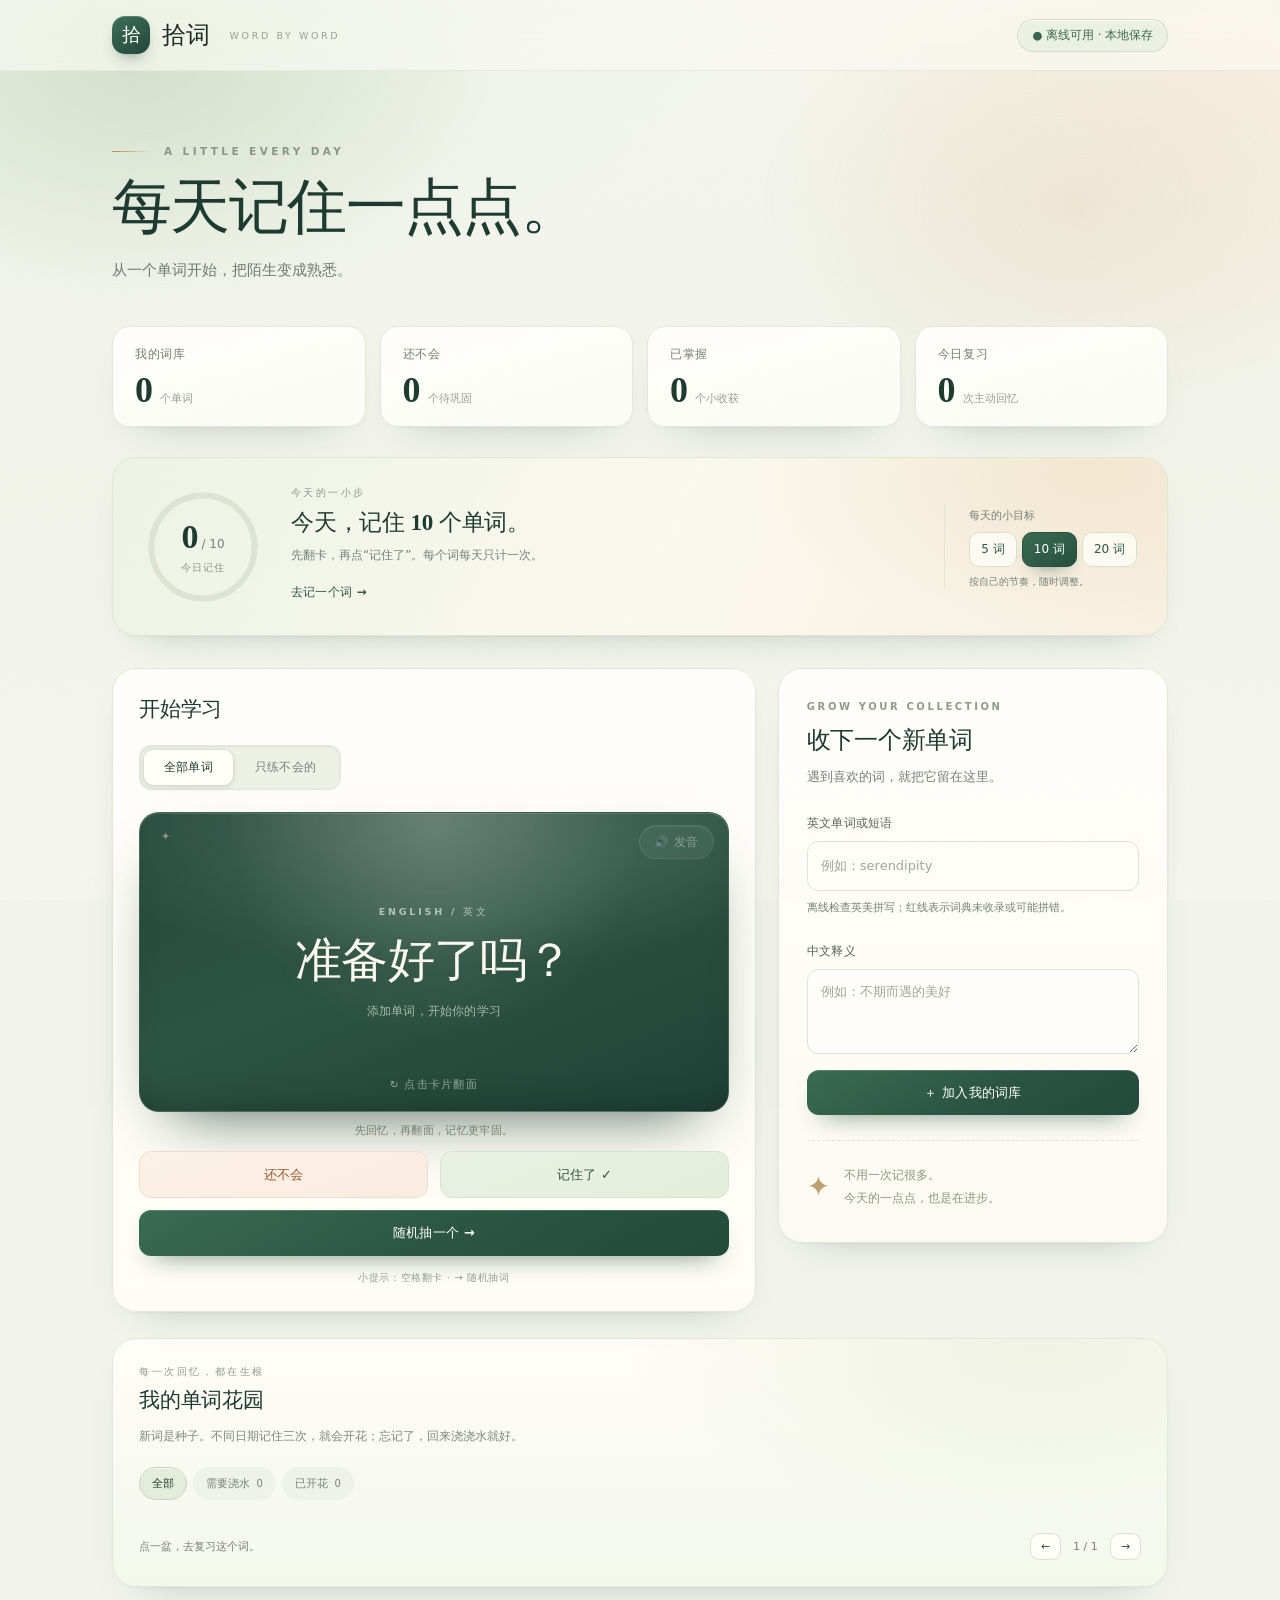
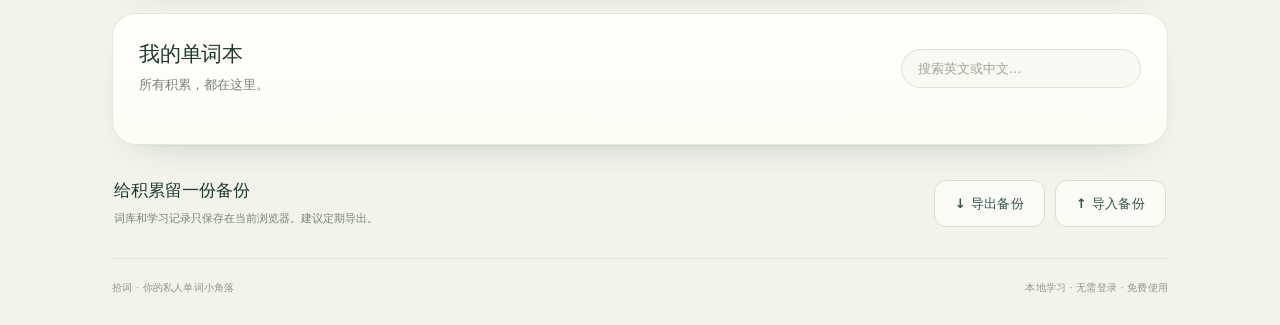
==== commit 23faa404: "主页面重命名为 index.html 以支持 GitHub Pages，保留旧名跳转兼容；移除无关脚本" ====
--- a/index背单词.html
+++ b/index背单词.html
@@ -2,108 +2,10 @@
 <html lang="zh-CN">
 <head>
   <meta charset="UTF-8">
-  <meta name="viewport" content="width=device-width, initial-scale=1">
-  <meta name="color-scheme" content="light">
-  <title>拾词 · 每天记住一点点</title>
-  <link rel="stylesheet" href="vocab.css">
-  <script src="vocab-spell/typo-js/typo.js" defer></script>
-  <script src="vocab-spell/dictionaries.js" defer></script>
-  <script src="vocab-spell.js" defer></script>
-  <script src="vocab-meanings/dictionary.js" defer></script>
-  <script src="vocab-meanings/phrases.js" defer></script>
-  <script src="vocab-meanings/phrase-supplements.js" defer></script>
-  <script src="vocab-examples-data.js" defer></script>
-  <script src="vocab-examples-extra.js" defer></script>
-  <script src="vocab-examples.js" defer></script>
-  <script src="vocab-study-examples.js" defer></script>
-  <script src="vocab-meanings.js" defer></script>
-  <script src="vocab-speech.js" defer></script>
-  <script src="vocab-motivation.js" defer></script>
-  <script src="vocab.js" defer></script>
+  <title>拾词 · 正在打开</title>
+  <meta http-equiv="refresh" content="0; url=index.html">
 </head>
 <body>
-  <header class="topbar"><div class="topbar-inner"><a class="brand" href="index背单词.html"><span class="brand-icon">拾</span>拾词 <small>WORD BY WORD</small></a><span class="local-badge">● 离线可用 · 本地保存</span></div></header>
-  <main>
-    <section class="intro"><p class="eyebrow">A LITTLE EVERY DAY</p><h1>每天记住一点点。</h1><p>从一个单词开始，把陌生变成熟悉。</p></section>
-    <div id="storage-warning" class="warning" role="alert" hidden></div>
-    <section class="stats" aria-label="学习概况">
-      <div><span>我的词库</span><strong id="total">0</strong><small>个单词</small></div>
-      <div><span>还不会</span><strong id="difficult-total">0</strong><small>个待巩固</small></div>
-      <div><span>已掌握</span><strong id="known-total">0</strong><small>个小收获</small></div>
-      <div><span>今日复习</span><strong id="today-total">0</strong><small>次主动回忆</small></div>
-    </section>
-    <section id="daily-goal" class="daily-goal" aria-labelledby="goal-title">
-      <div id="goal-ring" class="goal-ring" role="progressbar" aria-label="每日单词目标" aria-valuemin="0" aria-valuemax="10" aria-valuenow="0">
-        <svg viewBox="0 0 100 100" aria-hidden="true"><circle class="goal-track" cx="50" cy="50" r="43"/><circle id="goal-arc" class="goal-arc" cx="50" cy="50" r="43"/></svg>
-        <div class="goal-ring-text"><strong id="goal-done">0</strong><span id="goal-target">/ 10</span><small>今日记住</small></div>
-      </div>
-      <div class="goal-story"><p class="eyebrow" id="goal-title">今天的一小步</p><h2 id="goal-copy">今天，记住 10 个单词。</h2><p id="goal-detail">先翻卡，再点“记住了”。每个词每天只计一次。</p><p id="goal-complete" class="goal-complete" hidden>✦ 目标完成，可以继续巩固，也可以明天再来。</p><button type="button" id="goal-start" class="goal-start">去记一个词 →</button></div>
-      <div class="goal-settings"><span>每天的小目标</span><div class="goal-options" role="group" aria-label="选择每日目标"><button type="button" data-daily-goal="5" aria-pressed="false">5 词</button><button type="button" data-daily-goal="10" aria-pressed="true">10 词</button><button type="button" data-daily-goal="20" aria-pressed="false">20 词</button></div><small>按自己的节奏，随时调整。</small></div>
-      <div class="goal-petals" aria-hidden="true"><i>✦</i><i>✦</i><i>●</i><i>✦</i><i>●</i><i>✦</i></div>
-      <span id="goal-announcement" class="sr-only" role="status" aria-live="polite"></span>
-    </section>
-    <div class="workspace">
-      <section class="panel study" aria-labelledby="study-title">
-        <div class="section-heading"><h2 id="study-title">开始学习</h2><span id="pool-count" class="muted"></span></div>
-        <div class="segmented" aria-label="学习范围"><button type="button" id="mode-all" aria-pressed="true">全部单词</button><button type="button" id="mode-difficult" aria-pressed="false">只练不会的</button></div>
-        <div class="flashcard-wrap">
-        <button type="button" id="flashcard" class="flashcard" aria-label="翻开卡片查看中文释义" aria-pressed="false">
-          <span id="card-label" class="eyebrow">ENGLISH / 英文</span><strong id="card-text">准备好了吗？</strong><span id="card-hint">添加单词，开始你的学习</span><span class="flip-hint">↻ 点击卡片翻面</span>
-        </button>
-        <button type="button" id="pronounce" class="pronounce" aria-label="朗读英文单词" title="朗读英文单词" disabled><span aria-hidden="true">🔊</span> <span id="pronounce-label">发音</span></button>
-        </div>
-        <p id="speech-status" class="speech-status" role="status" aria-live="polite" hidden></p>
-        <p id="card-record" class="card-record">先回忆，再翻面，记忆更牢固。</p>
-        <section id="study-examples" class="study-examples" aria-labelledby="study-examples-title" hidden>
-          <div class="study-examples-heading"><h3 id="study-examples-title">例句</h3><span id="study-examples-word"></span></div>
-          <p id="study-examples-status" class="study-examples-status" role="status" aria-live="polite"></p>
-          <div id="study-examples-list" class="study-examples-list"></div>
-        </section>
-        <div class="grade-buttons"><button type="button" id="forgot" class="button soft-orange">还不会</button><button type="button" id="remembered" class="button soft-green">记住了 ✓</button></div>
-        <button type="button" id="next" class="button primary wide">随机抽一个 →</button>
-        <p class="shortcut">小提示：空格翻卡 · → 随机抽词</p>
-      </section>
-      <aside class="panel add-panel" aria-labelledby="add-title"><p class="eyebrow">GROW YOUR COLLECTION</p><h2 id="add-title">收下一个新单词</h2><p class="muted">遇到喜欢的词，就把它留在这里。</p>
-        <form id="add-form">
-          <label for="word">英文单词或短语</label>
-          <div class="spell-input-wrap">
-            <div id="word-mirror" class="word-mirror" aria-hidden="true"><div id="word-mirror-text"></div></div>
-            <input id="word" name="word" lang="en" placeholder="例如：serendipity" maxlength="100" required autocomplete="off" spellcheck="false" autocapitalize="off" aria-describedby="spell-status">
-          </div>
-          <p id="spell-status" class="spell-status" role="status" aria-live="polite">正在准备离线拼写检查…</p>
-          <div id="spell-suggestions" class="spell-suggestions"></div>
-          <section id="meaning-reference" class="meaning-reference" aria-labelledby="meaning-reference-title" hidden>
-            <h3 id="meaning-reference-title">常见中文意思</h3>
-            <p id="meaning-query-status" class="meaning-query-status" role="status" aria-live="polite"></p>
-            <fieldset id="meaning-options" class="meaning-options"><legend class="sr-only">选择要加入或复制的释义，可多选</legend></fieldset>
-            <div id="meaning-actions" class="meaning-actions" hidden>
-              <button id="meaning-insert" type="button">加入已选释义</button>
-              <button id="meaning-copy-selected" type="button">复制已选</button>
-              <button id="meaning-copy-all" type="button">复制全部</button>
-            </div>
-            <p id="meaning-feedback" class="meaning-feedback" role="status" aria-live="polite"></p>
-            <textarea id="meaning-copy-fallback" aria-label="待复制的释义，可选中文字手动复制" readonly rows="3" hidden></textarea>
-            <small>本地词典参考 · 可多选，也可在下方写自己的意思。</small>
-          </section>
-          <label for="meaning">中文释义</label><textarea id="meaning" name="meaning" placeholder="例如：不期而遇的美好" maxlength="500" required rows="3"></textarea>
-          <div id="draft-examples" class="draft-examples" hidden></div>
-          <button class="button primary wide" type="submit">＋ 加入我的词库</button>
-        </form>
-        <div class="gentle-note"><span>✦</span><p>不用一次记很多。<br>今天的一点点，也是在进步。</p></div>
-      </aside>
-    </div>
-    <section id="word-garden" class="panel word-garden" aria-labelledby="garden-title">
-      <div class="section-heading"><div><p class="eyebrow">每一次回忆，都在生根</p><h2 id="garden-title">我的单词花园</h2></div><span id="garden-total" class="garden-total"></span></div>
-      <p class="garden-intro">新词是种子。不同日期记住三次，就会开花；忘记了，回来浇浇水就好。</p>
-      <div class="garden-toolbar"><div class="garden-filters" role="group" aria-label="花园筛选"><button type="button" data-garden-filter="all" aria-pressed="true">全部</button><button type="button" data-garden-filter="water" aria-pressed="false">需要浇水 <span id="garden-water-count">0</span></button><button type="button" data-garden-filter="bloom" aria-pressed="false">已开花 <span id="garden-bloom-count">0</span></button></div><p id="garden-counts"></p></div>
-      <div id="garden-grid" class="garden-grid"></div>
-      <div class="garden-footer"><span>点一盆，去复习这个词。</span><div class="garden-paging"><button id="garden-prev" type="button" aria-label="花园上一页">←</button><span id="garden-page">1 / 1</span><button id="garden-next" type="button" aria-label="花园下一页">→</button></div></div>
-    </section>
-    <section class="panel library" aria-labelledby="library-title"><div class="section-heading library-heading"><div><h2 id="library-title">我的单词本</h2><p class="muted">所有积累，都在这里。</p></div><label class="search"><span class="sr-only">搜索英文或中文</span><input type="search" id="search" placeholder="搜索英文或中文…"></label></div><div id="word-list" class="word-list"></div><p id="list-count" class="muted list-count"></p></section>
-    <section class="backup"><div><h2>给积累留一份备份</h2><p>词库和学习记录只保存在当前浏览器。建议定期导出。</p></div><div class="backup-actions"><button id="export" type="button" class="button outline">↓ 导出备份</button><button id="import" type="button" class="button outline">↑ 导入备份</button><input id="import-file" type="file" accept=".json,application/json" hidden></div></section>
-    <footer>拾词 · 你的私人单词小角落 <span>本地学习 · 无需登录 · 免费使用</span></footer>
-  </main>
-  <div id="toast" class="toast" role="status" aria-live="polite" hidden></div>
-  <dialog id="import-dialog"><h2>恢复这份备份？</h2><p id="import-summary"></p><p class="muted">恢复会替换当前词库和学习记录。建议先取消并导出当前备份。</p><div class="dialog-actions"><button id="cancel-import" class="button outline" type="button">取消</button><button id="confirm-import" class="button primary" type="button">确认恢复</button></div></dialog>
+  <p>页面已更名为 <a href="index.html">index.html</a>，正在跳转…</p>
 </body>
 </html>
